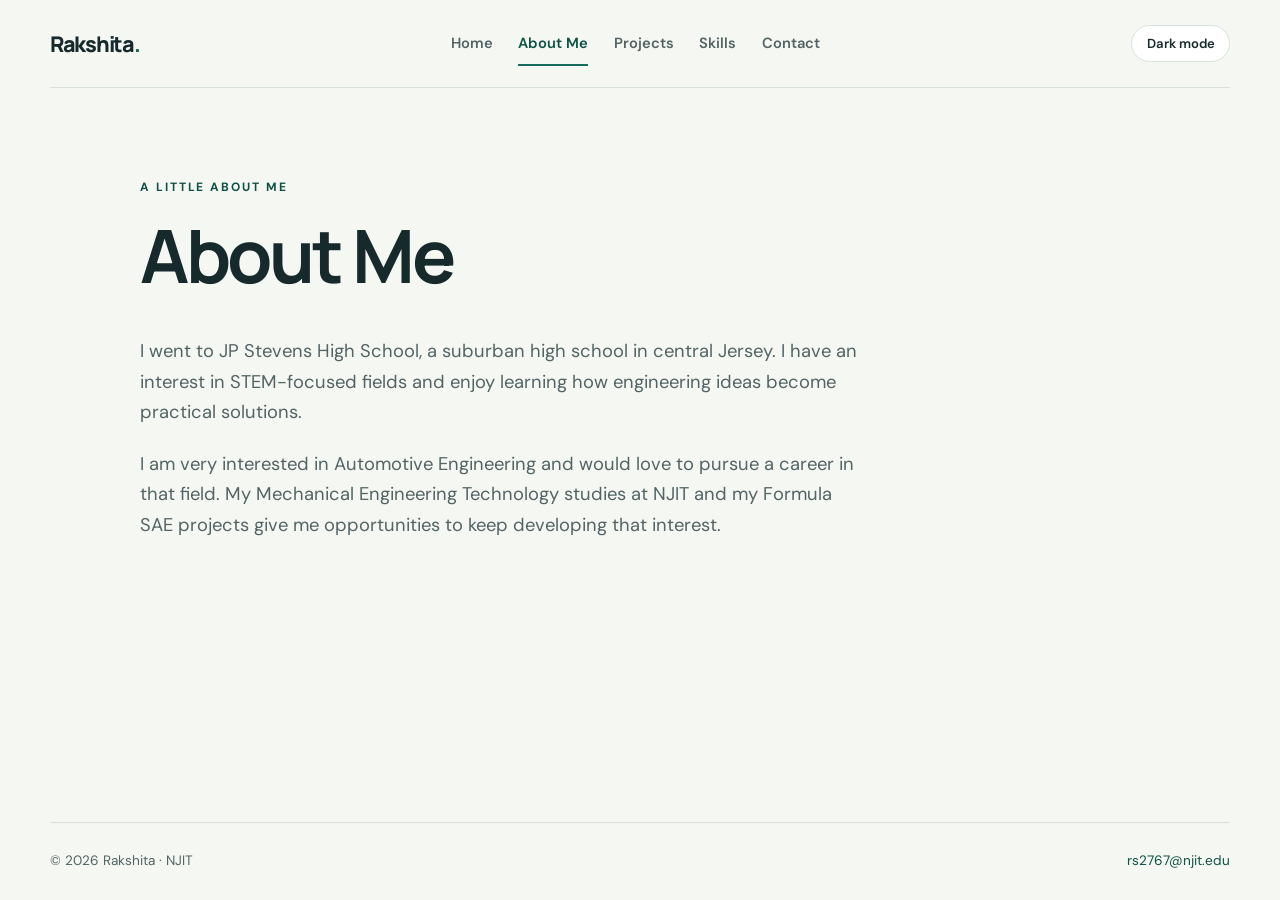
==== about.html @ 2f292875 "Add portfolio website files" ====
<!doctype html>
<html lang="en">
<head>
  <meta charset="utf-8"><meta name="viewport" content="width=device-width, initial-scale=1">
  <meta name="description" content="Learn about Rakshita's background and interest in automotive engineering.">
  <title>About Me | Rakshita</title><link rel="stylesheet" href="styles.css"><script src="script.js" defer></script>
</head>
<body>
  <a class="skip-link" href="#main">Skip to main content</a>
  <header class="site-header">
    <a class="brand" href="index.html" aria-label="Rakshita, home">Rakshita<span>.</span></a>
    <button class="menu-toggle" type="button" aria-expanded="false" aria-controls="primary-nav" aria-label="Open navigation menu"><span></span><span></span><span></span></button>
    <nav class="primary-nav" id="primary-nav" aria-label="Main navigation"><a href="index.html">Home</a><a href="about.html" aria-current="page">About Me</a><a href="projects.html">Projects</a><a href="skills.html">Skills</a><a href="contact.html">Contact</a></nav>
    <button class="theme-toggle" type="button" aria-pressed="false">Dark mode</button>
  </header>
  <main id="main" class="content-wrap page-content">
    <section aria-labelledby="page-title">
      <p class="eyebrow">A little about me</p><h1 id="page-title">About Me</h1>
      <div class="prose"><p>I went to JP Stevens High School, a suburban high school in central Jersey. I have an interest in STEM-focused fields and enjoy learning how engineering ideas become practical solutions.</p>
      <p>I am very interested in Automotive Engineering and would love to pursue a career in that field. My Mechanical Engineering Technology studies at NJIT and my Formula SAE projects give me opportunities to keep developing that interest.</p></div>
    </section>
  </main>
  <footer class="site-footer"><p>© <span data-year></span> Rakshita · NJIT</p><a href="mailto:rs2767@njit.edu">rs2767@njit.edu</a></footer>
</body>
</html>
---- styles.css ----
@import url('https://fonts.googleapis.com/css2?family=DM+Sans:wght@400;500;600;700&family=Manrope:wght@400;500;600;700;800&display=swap');

:root { color-scheme: light; --ink: #162a2b; --muted: #526464; --paper: #f5f7f3; --surface: #fff; --line: #d8e1dc; --accent: #176b5b; --accent-strong: #0d5145; --soft-accent: #e2efea; --shadow: 0 16px 40px rgba(22, 42, 43, .07); }
:root[data-theme="dark"] { color-scheme: dark; --ink: #ecf4ef; --muted: #b1c2bb; --paper: #12201e; --surface: #1b2c29; --line: #354a44; --accent: #9adac5; --accent-strong: #b6ead8; --soft-accent: #243c35; --shadow: 0 16px 40px rgba(0, 0, 0, .18); }
* { box-sizing: border-box; }
html { scroll-behavior: smooth; }
body { margin: 0; min-height: 100vh; display: flex; flex-direction: column; background: var(--paper); color: var(--ink); font-family: 'DM Sans', Arial, sans-serif; line-height: 1.65; }
a { color: inherit; }
a:focus-visible, button:focus-visible { outline: 3px solid #d27731; outline-offset: 4px; }
.skip-link { position: absolute; top: -5rem; left: 1rem; z-index: 5; padding: .7rem 1rem; background: var(--surface); color: var(--ink); }
.skip-link:focus { top: 1rem; }
.site-header { width: min(1180px, calc(100% - 3rem)); min-height: 88px; margin: 0 auto; display: flex; align-items: center; justify-content: space-between; gap: 2rem; border-bottom: 1px solid var(--line); }
.brand { color: var(--ink); font: 800 1.35rem/1 'Manrope', sans-serif; letter-spacing: -.06em; text-decoration: none; white-space: nowrap; }
.brand span { color: var(--accent); }
.primary-nav { display: flex; align-items: center; gap: clamp(1rem, 2vw, 2rem); }
.primary-nav a { padding: .5rem 0; color: var(--muted); font-size: .92rem; font-weight: 600; text-decoration: none; }
.primary-nav a:hover, .primary-nav a[aria-current="page"] { color: var(--accent-strong); }
.primary-nav a[aria-current="page"] { box-shadow: 0 2px 0 var(--accent); }
.theme-toggle { border: 1px solid var(--line); border-radius: 99px; padding: .55rem .9rem; background: var(--surface); color: var(--ink); font: 600 .82rem 'DM Sans', sans-serif; cursor: pointer; white-space: nowrap; }
.menu-toggle { display: none; }
main { flex: 1; }
.content-wrap { width: min(1000px, calc(100% - 3rem)); margin-inline: auto; }
.hero { padding-top: clamp(6rem, 15vh, 10rem); padding-bottom: 5.5rem; }
.eyebrow { margin: 0 0 1rem; color: var(--accent-strong); font-size: .75rem; font-weight: 700; letter-spacing: .16em; text-transform: uppercase; }
h1, h2 { font-family: 'Manrope', 'DM Sans', sans-serif; line-height: 1.12; letter-spacing: -.045em; }
h1 { max-width: 850px; margin: 0 0 1.5rem; font-size: clamp(3.25rem, 8vw, 6.3rem); font-weight: 700; }
.hero h1 span { color: var(--accent); }
.hero-copy { max-width: 610px; margin: 0 0 2rem; color: var(--muted); font-size: clamp(1.1rem, 2vw, 1.35rem); }
.button-link { display: inline-flex; align-items: center; gap: 1rem; padding: .9rem 1.2rem; border-radius: 5px; background: var(--accent-strong); color: #fff; font-weight: 700; text-decoration: none; transition: transform .2s ease, background .2s ease; }
:root[data-theme="dark"] .button-link { color: #10221d; }
.button-link:hover { transform: translateY(-2px); background: var(--accent); }
.home-note { max-width: 1000px; padding: 1.25rem 1.5rem; border-left: 3px solid var(--accent); background: var(--soft-accent); color: var(--muted); }
.home-note p { margin: 0; }
.page-content { padding-top: clamp(4rem, 10vh, 7rem); padding-bottom: 6rem; }
.page-content h1 { margin-bottom: 2.5rem; font-size: clamp(2.8rem, 6vw, 4.6rem); }
.prose { max-width: 720px; color: var(--muted); font-size: 1.15rem; }
.prose p { margin: 0 0 1.35rem; }
.project-grid { display: grid; grid-template-columns: repeat(3, 1fr); gap: 1rem; }
.project-card { min-height: 300px; padding: 1.5rem; border: 1px solid var(--line); border-radius: 8px; background: var(--surface); box-shadow: var(--shadow); }
.card-number { margin: 0 0 2rem; color: var(--accent); font: 700 .85rem 'Manrope', sans-serif; letter-spacing: .12em; }
.project-card h2 { margin: 0 0 1rem; font-size: 1.35rem; }
.project-card > p:not(.card-number):not(.tag) { color: var(--muted); }
.tag { display: inline-block; margin: .75rem 0 0; padding: .3rem .55rem; border-radius: 3px; background: var(--soft-accent); color: var(--accent-strong); font-size: .74rem; font-weight: 700; }
.skill-list { max-width: 800px; margin: 0; padding: 0; list-style: none; border-top: 1px solid var(--line); }
.skill-list li { display: flex; align-items: center; gap: 1.5rem; padding: 1.5rem .5rem; border-bottom: 1px solid var(--line); }
.skill-mark { color: var(--accent); font: 700 .85rem 'Manrope', sans-serif; }
.skill-list h2 { margin: 0 0 .25rem; font-size: 1.2rem; }
.skill-list p { margin: 0; color: var(--muted); }
.contact-copy { color: var(--muted); font-size: 1.15rem; }
.email-link { display: inline-flex; gap: 1rem; align-items: center; margin-top: 1rem; color: var(--accent-strong); font: 700 clamp(1.3rem, 4vw, 2rem) 'Manrope', sans-serif; text-decoration-thickness: 1px; text-underline-offset: 7px; }
.site-footer { width: min(1180px, calc(100% - 3rem)); min-height: 78px; margin: 0 auto; display: flex; justify-content: space-between; align-items: center; gap: 1rem; border-top: 1px solid var(--line); color: var(--muted); font-size: .85rem; }
.site-footer p { margin: 0; }
.site-footer a { color: var(--accent-strong); text-decoration: none; }
@media (max-width: 760px) {
  .site-header { position: relative; min-height: 72px; gap: .8rem; }
  .menu-toggle { width: 42px; height: 42px; margin-left: auto; display: grid; place-content: center; gap: 5px; border: 1px solid var(--line); border-radius: 5px; background: var(--surface); cursor: pointer; }
  .menu-toggle span { width: 18px; height: 2px; background: var(--ink); transition: transform .2s ease; }
  .menu-toggle[aria-expanded="true"] span:first-child { transform: translateY(7px) rotate(45deg); }
  .menu-toggle[aria-expanded="true"] span:nth-child(2) { opacity: 0; }
  .menu-toggle[aria-expanded="true"] span:last-child { transform: translateY(-7px) rotate(-45deg); }
  .primary-nav { position: absolute; top: calc(100% - 1px); left: 0; right: 0; z-index: 3; display: none; padding: .75rem 1rem 1rem; border: 1px solid var(--line); border-top: 0; background: var(--surface); box-shadow: var(--shadow); }
  .primary-nav.is-open { display: flex; align-items: stretch; flex-direction: column; gap: .25rem; }
  .primary-nav a { padding: .7rem .35rem; }
  .theme-toggle { padding: .5rem .65rem; font-size: .75rem; }
  .project-grid { grid-template-columns: 1fr; }
  .project-card { min-height: auto; }
  .card-number { margin-bottom: 1.25rem; }
}
@media (max-width: 420px) {
  .site-header, .site-footer, .content-wrap { width: calc(100% - 2rem); }
  .brand { font-size: 1.2rem; }
  .theme-toggle { font-size: .7rem; }
  .hero { padding-top: 5rem; }
  .site-footer { align-items: flex-start; flex-direction: column; justify-content: center; padding: 1rem 0; }
}
@media (prefers-reduced-motion: reduce) { *, *::before, *::after { scroll-behavior: auto !important; transition-duration: .01ms !important; animation-duration: .01ms !important; } }
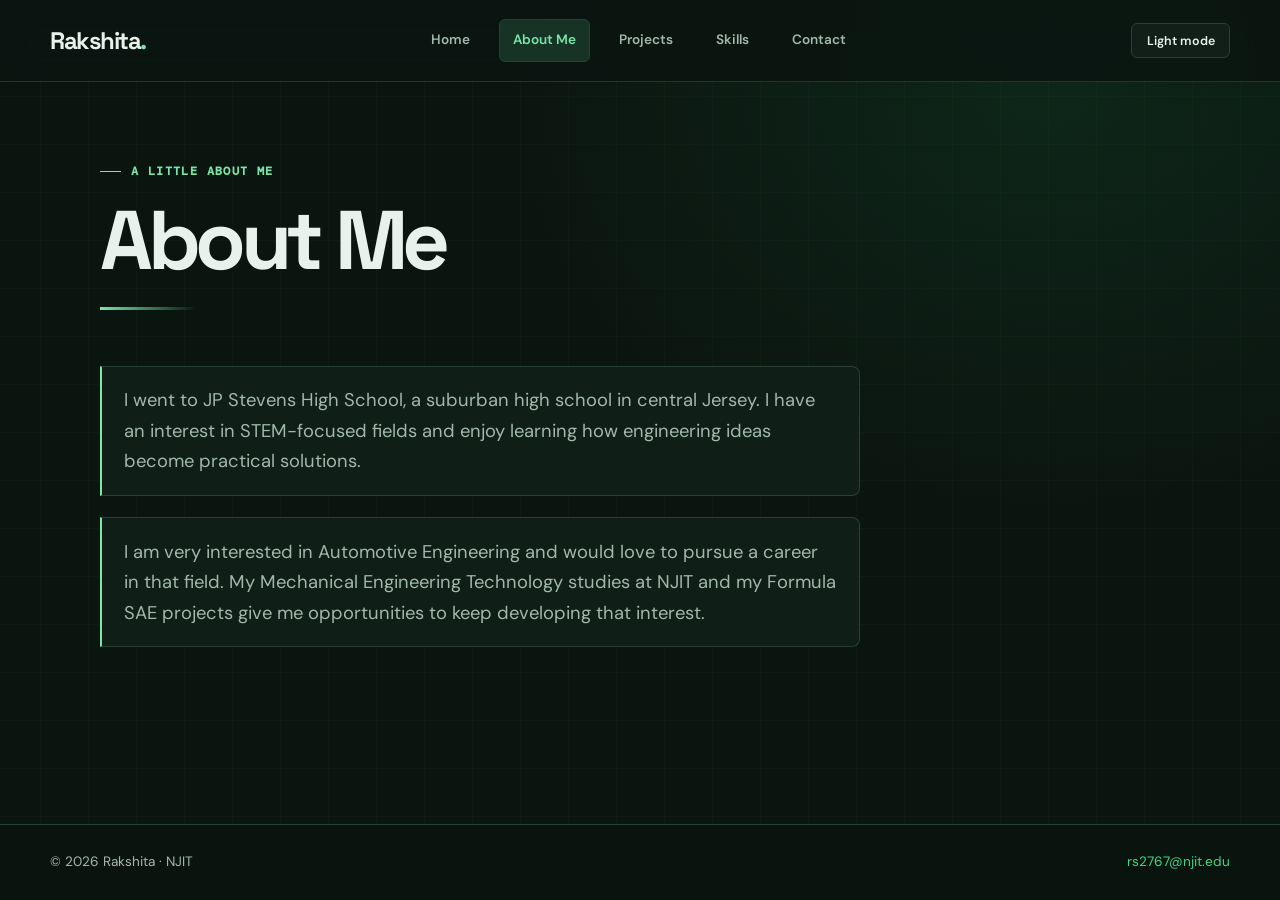
==== commit 5db4419d: "Refresh cached portfolio assets Co-authored-by: Copilot <223556219+Copilot@users.noreply.github.com>" ====
--- a/about.html
+++ b/about.html
@@ -3,7 +3,7 @@
 <head>
   <meta charset="utf-8"><meta name="viewport" content="width=device-width, initial-scale=1">
   <meta name="description" content="Learn about Rakshita's background and interest in automotive engineering.">
-  <title>About Me | Rakshita</title><link rel="stylesheet" href="styles.css"><script src="script.js" defer></script>
+  <title>About Me | Rakshita</title><link rel="stylesheet" href="styles.css?v=20261109"><script src="script.js?v=20261109" defer></script>
 </head>
 <body>
   <a class="skip-link" href="#main">Skip to main content</a>
--- a/styles.css
+++ b/styles.css
@@ -1,7 +1,7 @@
-@import url('https://fonts.googleapis.com/css2?family=DM+Sans:wght@400;500;600;700&family=Manrope:wght@400;500;600;700;800&display=swap');
+@import url('https://fonts.googleapis.com/css2?family=DM+Mono:wght@400;500&family=DM+Sans:wght@400;500;600;700&family=Space+Grotesk:wght@400;500;600;700&display=swap');
 
-:root { color-scheme: light; --ink: #162a2b; --muted: #526464; --paper: #f5f7f3; --surface: #fff; --line: #d8e1dc; --accent: #176b5b; --accent-strong: #0d5145; --soft-accent: #e2efea; --shadow: 0 16px 40px rgba(22, 42, 43, .07); }
-:root[data-theme="dark"] { color-scheme: dark; --ink: #ecf4ef; --muted: #b1c2bb; --paper: #12201e; --surface: #1b2c29; --line: #354a44; --accent: #9adac5; --accent-strong: #b6ead8; --soft-accent: #243c35; --shadow: 0 16px 40px rgba(0, 0, 0, .18); }
+:root { color-scheme: dark; --ink: #e8f2ec; --muted: #a2b8ab; --paper: #0b1510; --surface: #111f18; --line: #2a4033; --accent: #79e6a8; --accent-strong: #39d982; --soft-accent: #163326; --shadow: 0 20px 55px rgba(0, 0, 0, .28); }
+:root[data-theme="light"] { color-scheme: light; --ink: #172a20; --muted: #526a5c; --paper: #f1f6f1; --surface: #fff; --line: #d5e3d8; --accent: #13864d; --accent-strong: #0e7040; --soft-accent: #e1f2e7; --shadow: 0 16px 40px rgba(20, 50, 32, .08); }
 * { box-sizing: border-box; }
 html { scroll-behavior: smooth; }
 body { margin: 0; min-height: 100vh; display: flex; flex-direction: column; background: var(--paper); color: var(--ink); font-family: 'DM Sans', Arial, sans-serif; line-height: 1.65; }
@@ -26,8 +26,7 @@
 h1 { max-width: 850px; margin: 0 0 1.5rem; font-size: clamp(3.25rem, 8vw, 6.3rem); font-weight: 700; }
 .hero h1 span { color: var(--accent); }
 .hero-copy { max-width: 610px; margin: 0 0 2rem; color: var(--muted); font-size: clamp(1.1rem, 2vw, 1.35rem); }
-.button-link { display: inline-flex; align-items: center; gap: 1rem; padding: .9rem 1.2rem; border-radius: 5px; background: var(--accent-strong); color: #fff; font-weight: 700; text-decoration: none; transition: transform .2s ease, background .2s ease; }
-:root[data-theme="dark"] .button-link { color: #10221d; }
+.button-link { display: inline-flex; align-items: center; gap: 1rem; padding: .9rem 1.2rem; border-radius: 5px; background: var(--accent-strong); color: #06131a; font-weight: 700; text-decoration: none; transition: transform .2s ease, background .2s ease; }
 .button-link:hover { transform: translateY(-2px); background: var(--accent); }
 .home-note { max-width: 1000px; padding: 1.25rem 1.5rem; border-left: 3px solid var(--accent); background: var(--soft-accent); color: var(--muted); }
 .home-note p { margin: 0; }
@@ -35,12 +34,20 @@
 .page-content h1 { margin-bottom: 2.5rem; font-size: clamp(2.8rem, 6vw, 4.6rem); }
 .prose { max-width: 720px; color: var(--muted); font-size: 1.15rem; }
 .prose p { margin: 0 0 1.35rem; }
-.project-grid { display: grid; grid-template-columns: repeat(3, 1fr); gap: 1rem; }
+.project-grid { display: grid; grid-template-columns: repeat(3, 1fr); align-items: start; gap: 1rem; }
 .project-card { min-height: 300px; padding: 1.5rem; border: 1px solid var(--line); border-radius: 8px; background: var(--surface); box-shadow: var(--shadow); }
+.project-throttle-column { display: flex; flex-direction: column; gap: 1rem; }
 .card-number { margin: 0 0 2rem; color: var(--accent); font: 700 .85rem 'Manrope', sans-serif; letter-spacing: .12em; }
 .project-card h2 { margin: 0 0 1rem; font-size: 1.35rem; }
 .project-card > p:not(.card-number):not(.tag) { color: var(--muted); }
 .tag { display: inline-block; margin: .75rem 0 0; padding: .3rem .55rem; border-radius: 3px; background: var(--soft-accent); color: var(--accent-strong); font-size: .74rem; font-weight: 700; }
+.project-gallery { margin-top: 0; }
+.project-gallery h2 { margin: 0; font-size: clamp(1.6rem, 3vw, 2.2rem); }
+.project-image-grid { display: grid; grid-template-columns: repeat(2, minmax(0, 1fr)); gap: 1rem; margin-top: 1.5rem; }
+.project-image-grid figure, .project-card-image { overflow: hidden; margin: 0; border: 1px solid var(--line); border-radius: 8px; background: var(--surface); box-shadow: var(--shadow); }
+.project-image-grid img, .project-card-image img { display: block; width: 100%; height: auto; aspect-ratio: 4 / 3; object-fit: contain; background: #fff; }
+.project-image-grid figcaption, .project-card-image figcaption { padding: .8rem 1rem; color: var(--muted); font-size: .9rem; }
+.project-card-image { margin-top: 1.5rem; }
 .skill-list { max-width: 800px; margin: 0; padding: 0; list-style: none; border-top: 1px solid var(--line); }
 .skill-list li { display: flex; align-items: center; gap: 1.5rem; padding: 1.5rem .5rem; border-bottom: 1px solid var(--line); }
 .skill-mark { color: var(--accent); font: 700 .85rem 'Manrope', sans-serif; }
@@ -63,6 +70,7 @@
   .primary-nav a { padding: .7rem .35rem; }
   .theme-toggle { padding: .5rem .65rem; font-size: .75rem; }
   .project-grid { grid-template-columns: 1fr; }
+  .project-image-grid { grid-template-columns: 1fr; }
   .project-card { min-height: auto; }
   .card-number { margin-bottom: 1.25rem; }
 }
@@ -74,3 +82,260 @@
   .site-footer { align-items: flex-start; flex-direction: column; justify-content: center; padding: 1rem 0; }
 }
 @media (prefers-reduced-motion: reduce) { *, *::before, *::after { scroll-behavior: auto !important; transition-duration: .01ms !important; animation-duration: .01ms !important; } }
+
+body {
+  background-image:
+    radial-gradient(ellipse at 82% 10%, rgba(32, 143, 82, .14), transparent 34rem),
+    linear-gradient(rgba(107, 169, 127, .035) 1px, transparent 1px),
+    linear-gradient(90deg, rgba(107, 169, 127, .035) 1px, transparent 1px);
+  background-size: auto, 48px 48px, 48px 48px;
+  background-position: center top, center top, center top;
+}
+:root[data-theme="light"] body {
+  background-image:
+    radial-gradient(ellipse at 82% 10%, rgba(32, 145, 76, .1), transparent 34rem),
+    linear-gradient(rgba(58, 112, 75, .045) 1px, transparent 1px),
+    linear-gradient(90deg, rgba(58, 112, 75, .045) 1px, transparent 1px);
+}
+.site-header {
+  position: sticky;
+  top: 0;
+  z-index: 4;
+  width: 100%;
+  min-height: 82px;
+  padding-inline: max(1.5rem, calc((100vw - 1180px) / 2));
+  border-bottom-color: color-mix(in srgb, var(--line) 75%, transparent);
+  background: color-mix(in srgb, var(--paper) 88%, transparent);
+  backdrop-filter: blur(16px);
+}
+.brand { font-family: 'Space Grotesk', sans-serif; font-size: 1.5rem; }
+.brand span { color: var(--accent); }
+.primary-nav { gap: clamp(.5rem, 1.2vw, 1.25rem); }
+.primary-nav a {
+  padding: .55rem .8rem;
+  border: 1px solid transparent;
+  border-radius: 6px;
+  color: var(--muted);
+  font-size: .85rem;
+  transition: color .18s ease, border-color .18s ease, background .18s ease;
+}
+.primary-nav a:hover,
+.primary-nav a[aria-current="page"] {
+  border-color: var(--line);
+  background: var(--soft-accent);
+  color: var(--accent);
+}
+.primary-nav a[aria-current="page"] { box-shadow: none; }
+.theme-toggle {
+  border-color: var(--line);
+  border-radius: 6px;
+  background: var(--surface);
+  font-size: .78rem;
+  transition: border-color .18s ease, color .18s ease, transform .18s ease;
+}
+.theme-toggle:hover { transform: translateY(-1px); border-color: var(--accent); color: var(--accent); }
+.content-wrap { width: min(1080px, calc(100% - 3rem)); }
+.hero {
+  position: relative;
+  isolation: isolate;
+  display: flex;
+  min-height: min(660px, calc(100svh - 82px));
+  flex-direction: column;
+  align-items: flex-start;
+  justify-content: center;
+  padding-block: clamp(5rem, 12vh, 9rem);
+}
+.hero::before {
+  position: absolute;
+  z-index: -1;
+  top: 50%;
+  right: 3%;
+  width: clamp(190px, 31vw, 370px);
+  aspect-ratio: 1;
+  border: 1px solid rgba(121, 230, 168, .18);
+  border-radius: 50%;
+  background:
+    radial-gradient(circle, transparent 36%, rgba(121, 230, 168, .08) 36.3%, transparent 36.8%),
+    radial-gradient(circle, transparent 61%, rgba(121, 230, 168, .15) 61.3%, transparent 61.8%),
+    radial-gradient(circle, rgba(57, 217, 130, .1), transparent 68%);
+  box-shadow: inset 0 0 70px rgba(57, 217, 130, .04), 0 0 80px rgba(57, 217, 130, .05);
+  content: "";
+  transform: translateY(-50%);
+}
+.eyebrow {
+  display: inline-flex;
+  align-items: center;
+  gap: .65rem;
+  color: var(--accent);
+  font-family: 'DM Mono', monospace;
+  font-size: .72rem;
+  letter-spacing: .12em;
+}
+.eyebrow::before { width: 1.3rem; height: 1px; background: currentColor; content: ""; }
+h1, h2 { font-family: 'Space Grotesk', 'DM Sans', sans-serif; }
+h1 { letter-spacing: -.065em; }
+.hero h1 { max-width: 770px; font-size: clamp(3.6rem, 9.2vw, 7.4rem); }
+.hero h1 span { color: var(--accent); }
+.hero-copy { max-width: 570px; }
+.button-link {
+  min-height: 50px;
+  border: 1px solid var(--accent);
+  border-radius: 6px;
+  box-shadow: 0 0 28px rgba(57, 217, 130, .1);
+}
+.button-link:hover { background: var(--accent); }
+.home-note {
+  max-width: 1080px;
+  border: 1px solid var(--line);
+  border-left: 2px solid var(--accent);
+  border-radius: 0 8px 8px 0;
+  background: linear-gradient(105deg, var(--soft-accent), var(--surface));
+}
+.page-content { padding-top: clamp(3.5rem, 8vh, 6rem); }
+.page-content > section > .eyebrow { margin-bottom: .8rem; }
+.page-content h1 {
+  position: relative;
+  margin-bottom: clamp(2rem, 5vw, 3.5rem);
+  font-size: clamp(3rem, 7vw, 5.2rem);
+}
+.page-content h1::after {
+  display: block;
+  width: clamp(3.5rem, 9vw, 6rem);
+  height: 3px;
+  margin-top: 1.25rem;
+  background: linear-gradient(90deg, var(--accent), transparent);
+  content: "";
+}
+.prose { max-width: 760px; }
+.prose p {
+  padding: 1.15rem 1.35rem;
+  border: 1px solid var(--line);
+  border-left: 2px solid var(--accent);
+  border-radius: 0 8px 8px 0;
+  background: color-mix(in srgb, var(--surface) 88%, transparent);
+}
+.project-grid { gap: 1.15rem; }
+.project-card {
+  min-width: 0;
+  padding: clamp(1.2rem, 2.5vw, 1.65rem);
+  border: 1px solid var(--line);
+  border-top: 2px solid var(--accent);
+  border-radius: 9px;
+  background: linear-gradient(155deg, color-mix(in srgb, var(--surface) 97%, var(--accent)), var(--surface) 55%);
+  box-shadow: var(--shadow);
+  transition: transform .2s ease, border-color .2s ease, box-shadow .2s ease;
+}
+.project-card:hover {
+  transform: translateY(-3px);
+  border-color: color-mix(in srgb, var(--accent) 58%, var(--line));
+  box-shadow: 0 22px 50px rgba(0, 0, 0, .24);
+}
+.card-number, .skill-mark {
+  color: var(--accent);
+  font-family: 'DM Mono', monospace;
+  letter-spacing: .1em;
+}
+.project-card h2 { font-size: 1.4rem; }
+.tag {
+  border: 1px solid color-mix(in srgb, var(--accent) 24%, var(--line));
+  border-radius: 4px;
+  background: var(--soft-accent);
+  color: var(--accent);
+}
+.project-gallery h2 { font-size: clamp(1.55rem, 3vw, 2rem); }
+.project-image-grid figure, .project-card-image {
+  border-color: var(--line);
+  border-radius: 7px;
+  box-shadow: none;
+}
+.project-image-grid figcaption, .project-card-image figcaption { line-height: 1.5; }
+.skill-list {
+  display: grid;
+  max-width: 100%;
+  grid-template-columns: repeat(3, minmax(0, 1fr));
+  gap: 1rem;
+  border: 0;
+}
+.skill-list li {
+  min-height: 190px;
+  align-items: flex-start;
+  flex-direction: column;
+  gap: 1.5rem;
+  padding: 1.35rem;
+  border: 1px solid var(--line);
+  border-top: 2px solid var(--accent);
+  border-radius: 8px;
+  background: var(--surface);
+}
+.skill-list h2 { font-family: 'Space Grotesk', sans-serif; font-size: 1.3rem; }
+.contact-page > section {
+  padding: clamp(1.5rem, 5vw, 3rem);
+  border: 1px solid var(--line);
+  border-top: 2px solid var(--accent);
+  border-radius: 10px;
+  background: linear-gradient(145deg, var(--surface), color-mix(in srgb, var(--surface) 80%, var(--accent)));
+  box-shadow: var(--shadow);
+}
+.contact-page h1 { margin-bottom: 1.5rem; }
+.contact-page h1::after { display: none; }
+.contact-copy { max-width: 520px; }
+.email-link {
+  padding: .8rem 1rem;
+  border: 1px solid var(--line);
+  border-radius: 6px;
+  background: var(--soft-accent);
+  font-size: clamp(1.1rem, 3.5vw, 1.8rem);
+  text-decoration: none;
+  overflow-wrap: anywhere;
+}
+.email-link:hover { border-color: var(--accent); }
+.site-footer {
+  width: 100%;
+  min-height: 76px;
+  padding-inline: max(1.5rem, calc((100vw - 1180px) / 2));
+  border-top-color: var(--line);
+  background: color-mix(in srgb, var(--paper) 80%, transparent);
+}
+.site-footer a:hover { color: var(--accent); }
+a:focus-visible, button:focus-visible { outline-color: var(--accent); }
+.skip-link:focus {
+  top: 1rem;
+  left: max(1rem, calc((100vw - 1180px) / 2));
+  border: 1px solid var(--accent);
+  border-radius: 5px;
+}
+@media (max-width: 900px) {
+  .skill-list { grid-template-columns: 1fr; }
+  .skill-list li { min-height: 0; flex-direction: row; align-items: center; }
+}
+@media (max-width: 760px) {
+  .site-header { min-height: 72px; padding-inline: 1rem; }
+  .menu-toggle {
+    border-color: var(--line);
+    border-radius: 6px;
+    background: var(--surface);
+  }
+  .menu-toggle:hover { border-color: var(--accent); }
+  .primary-nav { padding: .75rem; border-color: var(--line); background: var(--surface); }
+  .primary-nav a { border-radius: 5px; }
+  .primary-nav a[aria-current="page"] { box-shadow: inset 2px 0 var(--accent); }
+  .hero { min-height: 0; padding-block: 6rem 5rem; }
+  .hero::before { right: -5%; width: 210px; opacity: .48; }
+  .hero h1 { max-width: 600px; font-size: clamp(3.4rem, 13vw, 5.8rem); }
+  .page-content { padding-top: 3.5rem; }
+  .project-card:hover { transform: none; }
+  .project-grid { gap: 1rem; }
+  .project-card { padding: 1.35rem; }
+  .skill-list li { min-height: 0; }
+  .site-footer { padding-inline: 1rem; }
+}
+@media (max-width: 420px) {
+  .content-wrap { width: calc(100% - 2rem); }
+  .site-header { gap: .5rem; }
+  .brand { font-size: 1.25rem; }
+  .theme-toggle { padding: .48rem .6rem; font-size: .68rem; }
+  .hero { padding-block: 5rem 4rem; }
+  .hero::before { right: -18%; width: 175px; opacity: .35; }
+  .hero h1 { font-size: clamp(3.2rem, 14vw, 4.2rem); }
+  .email-link { gap: .5rem; }
+}
